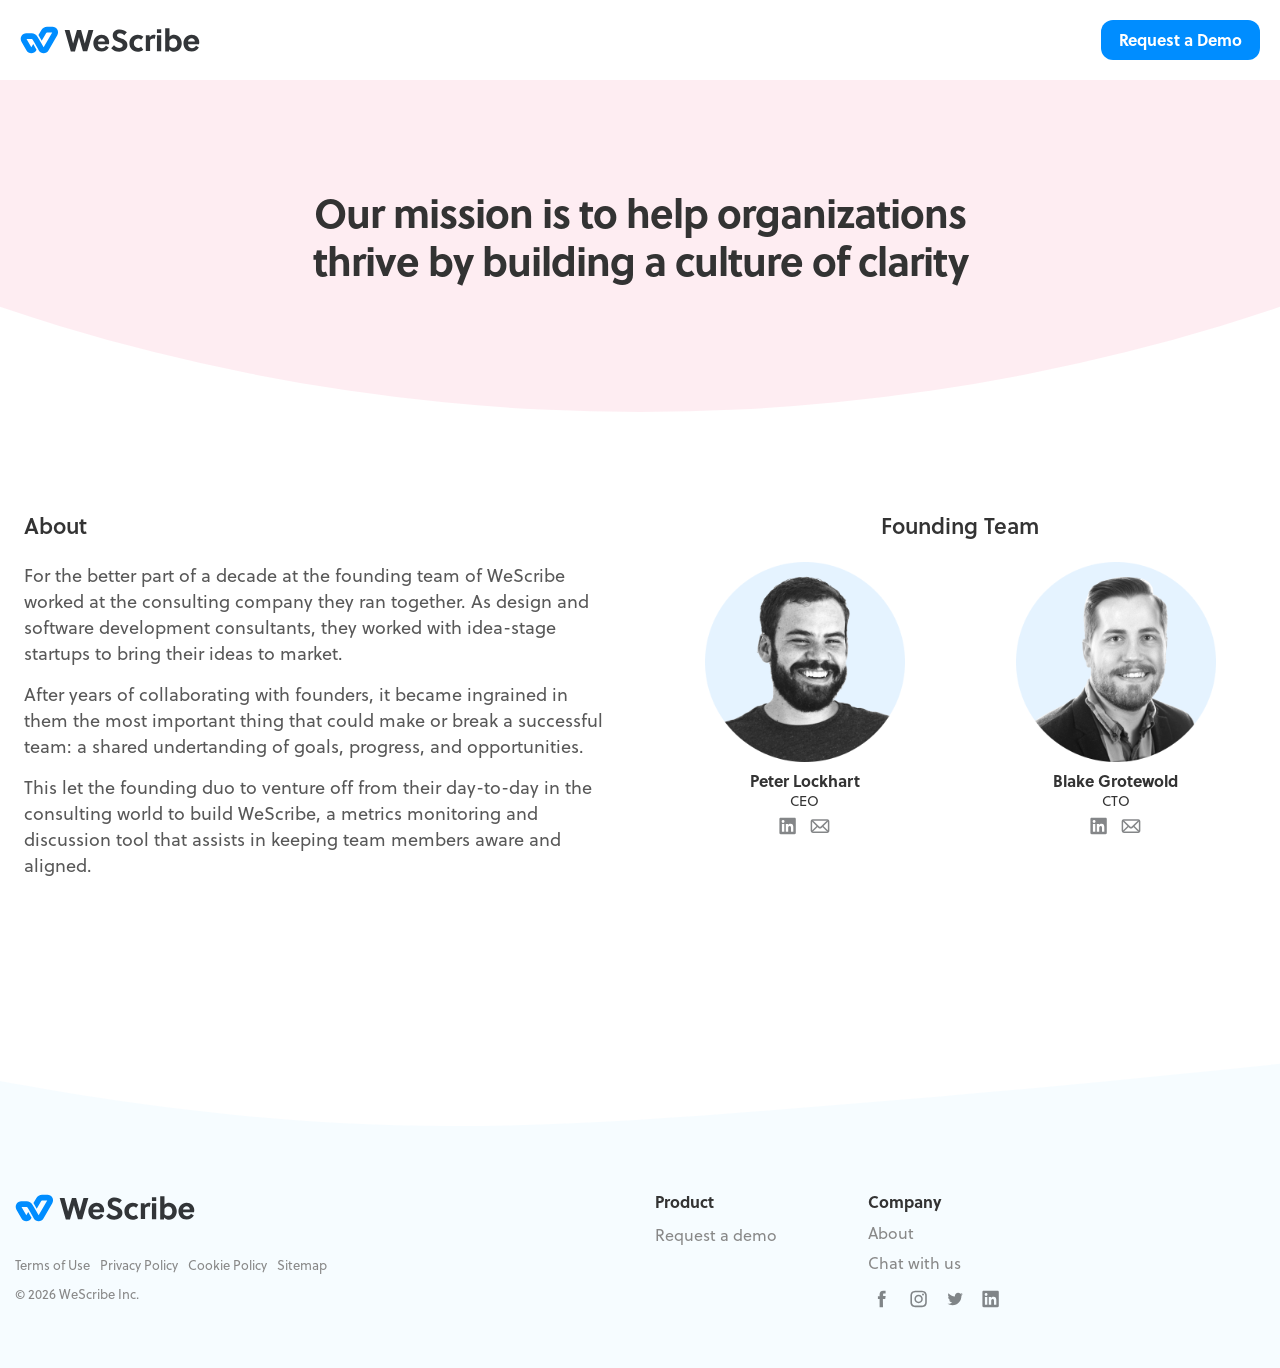
==== about/index.html @ 88d37bda "Add static snapshot of WeScribe marketing site Mirror of the 9 sitemap pages from the live WordPress" ====
<!DOCTYPE html>
<html lang="en-US" id="html">
<head>
  <!-- Google Tag Manager -->
  <script>(function(w,d,s,l,i){w[l]=w[l]||[];w[l].push({'gtm.start':
  new Date().getTime(),event:'gtm.js'});var f=d.getElementsByTagName(s)[0],
  j=d.createElement(s),dl=l!='dataLayer'?'&l='+l:'';j.async=true;j.src=
  'https://www.googletagmanager.com/gtm.js?id='+i+dl;f.parentNode.insertBefore(j,f);
  })(window,document,'script','dataLayer','GTM-MM86872');</script>
  <!-- End Google Tag Manager -->
	<meta charset="UTF-8">
	<meta name="viewport" content="width=device-width, initial-scale=1, shrink-to-fit=no">
  <!--[if IE]><link rel="shortcut icon" href="../wp-content/themes/wescribe-theme/favicon.ico"><![endif]-->
  <link rel="icon" href="../wp-content/themes/wescribe-theme/favicon.png">
  <link rel="apple-touch-icon-precomposed" href="../wp-content/themes/wescribe-theme/apple-touch-icon-precomposed.png">
	<link rel="profile" href="http://gmpg.org/xfn/11">
  <meta name='robots' content='max-image-preview:large' />

	<!-- This site is optimized with the Yoast SEO plugin v15.9 - https://yoast.com/wordpress/plugins/seo/ -->
	<title>About - WeScribe</title>
	<meta name="robots" content="index, follow, max-snippet:-1, max-image-preview:large, max-video-preview:-1" />
	<link rel="canonical" href="./index.html" />
	<meta property="og:locale" content="en_US" />
	<meta property="og:type" content="article" />
	<meta property="og:title" content="About - WeScribe" />
	<meta property="og:description" content="[...]Read More" />
	<meta property="og:url" content="./index.html" />
	<meta property="og:site_name" content="WeScribe" />
	<meta property="article:publisher" content="https://www.facebook.com/WeScribeHQ/" />
	<meta property="og:image" content="../wp-content/uploads/2021/02/WeScribe-FacebookPostThumbnail.png" />
	<meta property="og:image:width" content="1200" />
	<meta property="og:image:height" content="628" />
	<meta name="twitter:card" content="summary_large_image" />
	<meta name="twitter:site" content="@wescribehq" />
	<script type="application/ld+json" class="yoast-schema-graph">{"@context":"https://schema.org","@graph":[{"@type":"WebSite","@id":"https://wescribe.com/#website","url":"https://wescribe.com/","name":"WeScribe","description":"Build a culture of clarity","potentialAction":[{"@type":"SearchAction","target":"https://wescribe.com/?s={search_term_string}","query-input":"required name=search_term_string"}],"inLanguage":"en-US"},{"@type":"WebPage","@id":"https://wescribe.com/about/#webpage","url":"https://wescribe.com/about/","name":"About - WeScribe","isPartOf":{"@id":"https://wescribe.com/#website"},"datePublished":"2021-03-04T03:56:44+00:00","dateModified":"2021-03-04T03:56:44+00:00","breadcrumb":{"@id":"https://wescribe.com/about/#breadcrumb"},"inLanguage":"en-US","potentialAction":[{"@type":"ReadAction","target":["https://wescribe.com/about/"]}]},{"@type":"BreadcrumbList","@id":"https://wescribe.com/about/#breadcrumb","itemListElement":[{"@type":"ListItem","position":1,"item":{"@type":"WebPage","@id":"https://wescribe.com/","url":"https://wescribe.com/","name":"Home"}},{"@type":"ListItem","position":2,"item":{"@type":"WebPage","@id":"https://wescribe.com/about/","url":"https://wescribe.com/about/","name":"About"}}]}]}</script>
	<!-- / Yoast SEO plugin. -->


<link rel="alternate" type="application/rss+xml" title="WeScribe &raquo; Feed" href="https://wescribe.com/feed/" />
<link rel="alternate" type="application/rss+xml" title="WeScribe &raquo; Comments Feed" href="https://wescribe.com/comments/feed/" />
<link rel="alternate" title="oEmbed (JSON)" type="application/json+oembed" href="https://wescribe.com/wp-json/oembed/1.0/embed?url=https%3A%2F%2Fwescribe.com%2Fabout%2F" />
<link rel="alternate" title="oEmbed (XML)" type="text/xml+oembed" href="https://wescribe.com/wp-json/oembed/1.0/embed?url=https%3A%2F%2Fwescribe.com%2Fabout%2F&#038;format=xml" />
<style id="wp-img-auto-sizes-contain-inline-css">
img:is([sizes=auto i],[sizes^="auto," i]){contain-intrinsic-size:3000px 1500px}
/*# sourceURL=wp-img-auto-sizes-contain-inline-css */
</style>
<style id="wp-emoji-styles-inline-css">

	img.wp-smiley, img.emoji {
		display: inline !important;
		border: none !important;
		box-shadow: none !important;
		height: 1em !important;
		width: 1em !important;
		margin: 0 0.07em !important;
		vertical-align: -0.1em !important;
		background: none !important;
		padding: 0 !important;
	}
/*# sourceURL=wp-emoji-styles-inline-css */
</style>
<style id="wp-block-library-inline-css">
:root{--wp-block-synced-color:#7a00df;--wp-block-synced-color--rgb:122,0,223;--wp-bound-block-color:var(--wp-block-synced-color);--wp-editor-canvas-background:#ddd;--wp-admin-theme-color:#007cba;--wp-admin-theme-color--rgb:0,124,186;--wp-admin-theme-color-darker-10:#006ba1;--wp-admin-theme-color-darker-10--rgb:0,107,160.5;--wp-admin-theme-color-darker-20:#005a87;--wp-admin-theme-color-darker-20--rgb:0,90,135;--wp-admin-border-width-focus:2px}@media (min-resolution:192dpi){:root{--wp-admin-border-width-focus:1.5px}}.wp-element-button{cursor:pointer}:root .has-very-light-gray-background-color{background-color:#eee}:root .has-very-dark-gray-background-color{background-color:#313131}:root .has-very-light-gray-color{color:#eee}:root .has-very-dark-gray-color{color:#313131}:root .has-vivid-green-cyan-to-vivid-cyan-blue-gradient-background{background:linear-gradient(135deg,#00d084,#0693e3)}:root .has-purple-crush-gradient-background{background:linear-gradient(135deg,#34e2e4,#4721fb 50%,#ab1dfe)}:root .has-hazy-dawn-gradient-background{background:linear-gradient(135deg,#faaca8,#dad0ec)}:root .has-subdued-olive-gradient-background{background:linear-gradient(135deg,#fafae1,#67a671)}:root .has-atomic-cream-gradient-background{background:linear-gradient(135deg,#fdd79a,#004a59)}:root .has-nightshade-gradient-background{background:linear-gradient(135deg,#330968,#31cdcf)}:root .has-midnight-gradient-background{background:linear-gradient(135deg,#020381,#2874fc)}:root{--wp--preset--font-size--normal:16px;--wp--preset--font-size--huge:42px}.has-regular-font-size{font-size:1em}.has-larger-font-size{font-size:2.625em}.has-normal-font-size{font-size:var(--wp--preset--font-size--normal)}.has-huge-font-size{font-size:var(--wp--preset--font-size--huge)}:root .has-text-align-center{text-align:center}:root .has-text-align-left{text-align:left}:root .has-text-align-right{text-align:right}.has-fit-text{white-space:nowrap!important}#end-resizable-editor-section{display:none}.aligncenter{clear:both}.items-justified-left{justify-content:flex-start}.items-justified-center{justify-content:center}.items-justified-right{justify-content:flex-end}.items-justified-space-between{justify-content:space-between}.screen-reader-text{word-wrap:normal!important;border:0;clip-path:inset(50%);height:1px;margin:-1px;overflow:hidden;padding:0;position:absolute;width:1px;word-break:normal!important}.screen-reader-text:focus{background-color:#ddd;clip-path:none;color:#444;display:block;font-size:1em;height:auto;left:5px;line-height:normal;padding:15px 23px 14px;text-decoration:none;top:5px;width:auto;z-index:100000}html :where(.has-border-color){border-style:solid}html :where([style^=border-color],[style*=";border-color"],[style*="; border-color"]){border-style:solid}html :where([style^=border-top-color],[style*=";border-top-color"],[style*="; border-top-color"]){border-top-style:solid}html :where([style^=border-right-color],[style*=";border-right-color"],[style*="; border-right-color"]){border-right-style:solid}html :where([style^=border-bottom-color],[style*=";border-bottom-color"],[style*="; border-bottom-color"]){border-bottom-style:solid}html :where([style^=border-left-color],[style*=";border-left-color"],[style*="; border-left-color"]){border-left-style:solid}html :where([style^=border-width],[style*=";border-width"],[style*="; border-width"]){border-style:solid}html :where([style^=border-top-width],[style*=";border-top-width"],[style*="; border-top-width"]){border-top-style:solid}html :where([style^=border-right-width],[style*=";border-right-width"],[style*="; border-right-width"]){border-right-style:solid}html :where([style^=border-bottom-width],[style*=";border-bottom-width"],[style*="; border-bottom-width"]){border-bottom-style:solid}html :where([style^=border-left-width],[style*=";border-left-width"],[style*="; border-left-width"]){border-left-style:solid}html :where(img[class*=wp-image-]){height:auto;max-width:100%}:where(figure){margin:0 0 1em}html :where(.is-position-sticky){--wp-admin--admin-bar--position-offset:var(--wp-admin--admin-bar--height,0px)}@media screen and (max-width:600px){html :where(.is-position-sticky){--wp-admin--admin-bar--position-offset:0px}}

/*# sourceURL=/wp-includes/css/dist/block-library/common.min.css */
</style>
<style id="classic-theme-styles-inline-css">
/*! This file is auto-generated */
.wp-block-button__link{color:#fff;background-color:#32373c;border-radius:9999px;box-shadow:none;text-decoration:none;padding:calc(.667em + 2px) calc(1.333em + 2px);font-size:1.125em}.wp-block-file__button{background:#32373c;color:#fff;text-decoration:none}
/*# sourceURL=/wp-includes/css/classic-themes.min.css */
</style>

<style id="global-styles-inline-css">
:root{--wp--preset--aspect-ratio--square: 1;--wp--preset--aspect-ratio--4-3: 4/3;--wp--preset--aspect-ratio--3-4: 3/4;--wp--preset--aspect-ratio--3-2: 3/2;--wp--preset--aspect-ratio--2-3: 2/3;--wp--preset--aspect-ratio--16-9: 16/9;--wp--preset--aspect-ratio--9-16: 9/16;--wp--preset--color--black: #000000;--wp--preset--color--cyan-bluish-gray: #abb8c3;--wp--preset--color--white: #ffffff;--wp--preset--color--pale-pink: #f78da7;--wp--preset--color--vivid-red: #cf2e2e;--wp--preset--color--luminous-vivid-orange: #ff6900;--wp--preset--color--luminous-vivid-amber: #fcb900;--wp--preset--color--light-green-cyan: #7bdcb5;--wp--preset--color--vivid-green-cyan: #00d084;--wp--preset--color--pale-cyan-blue: #8ed1fc;--wp--preset--color--vivid-cyan-blue: #0693e3;--wp--preset--color--vivid-purple: #9b51e0;--wp--preset--gradient--vivid-cyan-blue-to-vivid-purple: linear-gradient(135deg,rgb(6,147,227) 0%,rgb(155,81,224) 100%);--wp--preset--gradient--light-green-cyan-to-vivid-green-cyan: linear-gradient(135deg,rgb(122,220,180) 0%,rgb(0,208,130) 100%);--wp--preset--gradient--luminous-vivid-amber-to-luminous-vivid-orange: linear-gradient(135deg,rgb(252,185,0) 0%,rgb(255,105,0) 100%);--wp--preset--gradient--luminous-vivid-orange-to-vivid-red: linear-gradient(135deg,rgb(255,105,0) 0%,rgb(207,46,46) 100%);--wp--preset--gradient--very-light-gray-to-cyan-bluish-gray: linear-gradient(135deg,rgb(238,238,238) 0%,rgb(169,184,195) 100%);--wp--preset--gradient--cool-to-warm-spectrum: linear-gradient(135deg,rgb(74,234,220) 0%,rgb(151,120,209) 20%,rgb(207,42,186) 40%,rgb(238,44,130) 60%,rgb(251,105,98) 80%,rgb(254,248,76) 100%);--wp--preset--gradient--blush-light-purple: linear-gradient(135deg,rgb(255,206,236) 0%,rgb(152,150,240) 100%);--wp--preset--gradient--blush-bordeaux: linear-gradient(135deg,rgb(254,205,165) 0%,rgb(254,45,45) 50%,rgb(107,0,62) 100%);--wp--preset--gradient--luminous-dusk: linear-gradient(135deg,rgb(255,203,112) 0%,rgb(199,81,192) 50%,rgb(65,88,208) 100%);--wp--preset--gradient--pale-ocean: linear-gradient(135deg,rgb(255,245,203) 0%,rgb(182,227,212) 50%,rgb(51,167,181) 100%);--wp--preset--gradient--electric-grass: linear-gradient(135deg,rgb(202,248,128) 0%,rgb(113,206,126) 100%);--wp--preset--gradient--midnight: linear-gradient(135deg,rgb(2,3,129) 0%,rgb(40,116,252) 100%);--wp--preset--font-size--small: 13px;--wp--preset--font-size--medium: 20px;--wp--preset--font-size--large: 36px;--wp--preset--font-size--x-large: 42px;--wp--preset--spacing--20: 0.44rem;--wp--preset--spacing--30: 0.67rem;--wp--preset--spacing--40: 1rem;--wp--preset--spacing--50: 1.5rem;--wp--preset--spacing--60: 2.25rem;--wp--preset--spacing--70: 3.38rem;--wp--preset--spacing--80: 5.06rem;--wp--preset--shadow--natural: 6px 6px 9px rgba(0, 0, 0, 0.2);--wp--preset--shadow--deep: 12px 12px 50px rgba(0, 0, 0, 0.4);--wp--preset--shadow--sharp: 6px 6px 0px rgba(0, 0, 0, 0.2);--wp--preset--shadow--outlined: 6px 6px 0px -3px rgb(255, 255, 255), 6px 6px rgb(0, 0, 0);--wp--preset--shadow--crisp: 6px 6px 0px rgb(0, 0, 0);}.wp-block-button{--wp--preset--dimension--25: 25%;--wp--preset--dimension--50: 50%;--wp--preset--dimension--75: 75%;--wp--preset--dimension--100: 100%;}:where(body) { margin: 0; }:where(.is-layout-flex){gap: 0.5em;}:where(.is-layout-grid){gap: 0.5em;}body .is-layout-flex{display: flex;}.is-layout-flex{flex-wrap: wrap;align-items: center;}.is-layout-flex > :is(*, div){margin: 0;}body .is-layout-grid{display: grid;}.is-layout-grid > :is(*, div){margin: 0;}body{padding-top: 0px;padding-right: 0px;padding-bottom: 0px;padding-left: 0px;}:root :where(.wp-element-button, .wp-block-button__link){background-color: #32373c;border-width: 0;color: #fff;font-family: inherit;font-size: inherit;font-style: inherit;font-weight: inherit;letter-spacing: inherit;line-height: inherit;padding-top: calc(0.667em + 2px);padding-right: calc(1.333em + 2px);padding-bottom: calc(0.667em + 2px);padding-left: calc(1.333em + 2px);text-decoration: none;text-transform: inherit;}.has-black-color{color: var(--wp--preset--color--black) !important;}.has-cyan-bluish-gray-color{color: var(--wp--preset--color--cyan-bluish-gray) !important;}.has-white-color{color: var(--wp--preset--color--white) !important;}.has-pale-pink-color{color: var(--wp--preset--color--pale-pink) !important;}.has-vivid-red-color{color: var(--wp--preset--color--vivid-red) !important;}.has-luminous-vivid-orange-color{color: var(--wp--preset--color--luminous-vivid-orange) !important;}.has-luminous-vivid-amber-color{color: var(--wp--preset--color--luminous-vivid-amber) !important;}.has-light-green-cyan-color{color: var(--wp--preset--color--light-green-cyan) !important;}.has-vivid-green-cyan-color{color: var(--wp--preset--color--vivid-green-cyan) !important;}.has-pale-cyan-blue-color{color: var(--wp--preset--color--pale-cyan-blue) !important;}.has-vivid-cyan-blue-color{color: var(--wp--preset--color--vivid-cyan-blue) !important;}.has-vivid-purple-color{color: var(--wp--preset--color--vivid-purple) !important;}.has-black-background-color{background-color: var(--wp--preset--color--black) !important;}.has-cyan-bluish-gray-background-color{background-color: var(--wp--preset--color--cyan-bluish-gray) !important;}.has-white-background-color{background-color: var(--wp--preset--color--white) !important;}.has-pale-pink-background-color{background-color: var(--wp--preset--color--pale-pink) !important;}.has-vivid-red-background-color{background-color: var(--wp--preset--color--vivid-red) !important;}.has-luminous-vivid-orange-background-color{background-color: var(--wp--preset--color--luminous-vivid-orange) !important;}.has-luminous-vivid-amber-background-color{background-color: var(--wp--preset--color--luminous-vivid-amber) !important;}.has-light-green-cyan-background-color{background-color: var(--wp--preset--color--light-green-cyan) !important;}.has-vivid-green-cyan-background-color{background-color: var(--wp--preset--color--vivid-green-cyan) !important;}.has-pale-cyan-blue-background-color{background-color: var(--wp--preset--color--pale-cyan-blue) !important;}.has-vivid-cyan-blue-background-color{background-color: var(--wp--preset--color--vivid-cyan-blue) !important;}.has-vivid-purple-background-color{background-color: var(--wp--preset--color--vivid-purple) !important;}.has-black-border-color{border-color: var(--wp--preset--color--black) !important;}.has-cyan-bluish-gray-border-color{border-color: var(--wp--preset--color--cyan-bluish-gray) !important;}.has-white-border-color{border-color: var(--wp--preset--color--white) !important;}.has-pale-pink-border-color{border-color: var(--wp--preset--color--pale-pink) !important;}.has-vivid-red-border-color{border-color: var(--wp--preset--color--vivid-red) !important;}.has-luminous-vivid-orange-border-color{border-color: var(--wp--preset--color--luminous-vivid-orange) !important;}.has-luminous-vivid-amber-border-color{border-color: var(--wp--preset--color--luminous-vivid-amber) !important;}.has-light-green-cyan-border-color{border-color: var(--wp--preset--color--light-green-cyan) !important;}.has-vivid-green-cyan-border-color{border-color: var(--wp--preset--color--vivid-green-cyan) !important;}.has-pale-cyan-blue-border-color{border-color: var(--wp--preset--color--pale-cyan-blue) !important;}.has-vivid-cyan-blue-border-color{border-color: var(--wp--preset--color--vivid-cyan-blue) !important;}.has-vivid-purple-border-color{border-color: var(--wp--preset--color--vivid-purple) !important;}.has-vivid-cyan-blue-to-vivid-purple-gradient-background{background: var(--wp--preset--gradient--vivid-cyan-blue-to-vivid-purple) !important;}.has-light-green-cyan-to-vivid-green-cyan-gradient-background{background: var(--wp--preset--gradient--light-green-cyan-to-vivid-green-cyan) !important;}.has-luminous-vivid-amber-to-luminous-vivid-orange-gradient-background{background: var(--wp--preset--gradient--luminous-vivid-amber-to-luminous-vivid-orange) !important;}.has-luminous-vivid-orange-to-vivid-red-gradient-background{background: var(--wp--preset--gradient--luminous-vivid-orange-to-vivid-red) !important;}.has-very-light-gray-to-cyan-bluish-gray-gradient-background{background: var(--wp--preset--gradient--very-light-gray-to-cyan-bluish-gray) !important;}.has-cool-to-warm-spectrum-gradient-background{background: var(--wp--preset--gradient--cool-to-warm-spectrum) !important;}.has-blush-light-purple-gradient-background{background: var(--wp--preset--gradient--blush-light-purple) !important;}.has-blush-bordeaux-gradient-background{background: var(--wp--preset--gradient--blush-bordeaux) !important;}.has-luminous-dusk-gradient-background{background: var(--wp--preset--gradient--luminous-dusk) !important;}.has-pale-ocean-gradient-background{background: var(--wp--preset--gradient--pale-ocean) !important;}.has-electric-grass-gradient-background{background: var(--wp--preset--gradient--electric-grass) !important;}.has-midnight-gradient-background{background: var(--wp--preset--gradient--midnight) !important;}.has-small-font-size{font-size: var(--wp--preset--font-size--small) !important;}.has-medium-font-size{font-size: var(--wp--preset--font-size--medium) !important;}.has-large-font-size{font-size: var(--wp--preset--font-size--large) !important;}.has-x-large-font-size{font-size: var(--wp--preset--font-size--x-large) !important;}
/*# sourceURL=global-styles-inline-css */
</style>

<link rel='stylesheet' id='arve-main-css' href='../wp-content/plugins/advanced-responsive-video-embedder/build/main.0527fdb8.css' media='all' />
<link rel='stylesheet' id='contact-form-7-css' href='../wp-content/plugins/contact-form-7/includes/css/styles.9b154629.css' media='all' />
<link rel='stylesheet' id='understrap-styles-css' href='../wp-content/themes/wescribe-theme/css/theme.min.dc6bc80a.css' media='all' />
<script id="wp-polyfill-js" src="../wp-includes/js/dist/vendor/wp-polyfill.min.de570700.js"></script>
<script async="async" id="arve-main-js" src="../wp-content/plugins/advanced-responsive-video-embedder/build/main.0527fdb8.js"></script>
<script id="jquery-core-js" src="../wp-includes/js/jquery/jquery.min.42f31d5c.js"></script>
<script id="jquery-migrate-js" src="../wp-includes/js/jquery/jquery-migrate.min.6b8fc336.js"></script>
<link rel="https://api.w.org/" href="https://wescribe.com/wp-json/" /><link rel="alternate" title="JSON" type="application/json" href="https://wescribe.com/wp-json/wp/v2/pages/107" /><link rel="EditURI" type="application/rsd+xml" title="RSD" href="https://wescribe.com/xmlrpc.php?rsd" />
<meta name="generator" content="WordPress 7.1.3" />
<link rel='shortlink' href='../index.html' />
<meta name="mobile-web-app-capable" content="yes">
<meta name="apple-mobile-web-app-capable" content="yes">
<meta name="apple-mobile-web-app-title" content="WeScribe - Build a culture of clarity">
<meta name="generator" content="Powered by WPBakery Page Builder - drag and drop page builder for WordPress."/>
<noscript><style> .wpb_animate_when_almost_visible { opacity: 1; }</style></noscript>  <link rel="stylesheet" href="../assets/external/use.typekit.net/sei1mdv.css">
</head>

<body class="wp-singular page-template page-template-page-templates page-template-about page-template-page-templatesabout-php page page-id-107 wp-embed-responsive wp-theme-wescribe-theme wpb-js-composer js-comp-ver-6.2.0 vc_responsive" itemscope itemtype="http://schema.org/WebSite">
<!-- Google Tag Manager (noscript) -->
<noscript><iframe src="https://www.googletagmanager.com/ns.html?id=GTM-MM86872"
height="0" width="0" style="display:none;visibility:hidden"></iframe></noscript>
<!-- End Google Tag Manager (noscript) -->
<div class="site" id="page">

	<!-- ******************* The Navbar Area ******************* -->
	<header id="wrapper-navbar">

		<a class="skip-link sr-only sr-only-focusable" href="./index.html#content">Skip to content</a>

		<div id="main-nav" class="navbar navbar-expand-md navbar-light" aria-labelledby="main-nav-label">

			<h2 id="main-nav-label" class="sr-only">
				Main Navigation			</h2>

      
          
            <h2 class="logo">
              <a rel="home" href="../index.html" title="WeScribe" itemprop="url">
              <svg version="1.1" id="Layer_1"  x="0px" y="0px" viewBox="0 0 200 40" style="enable-background:new 0 0 200 40;" xml:space="preserve">
                  <title>WeScribe</title>
                  <style type="text/css">
                    .st0{fill:#323538;}
                    .st1{fill:#008DFF;}
                  </style>
                  <g>
                    <g>
                      <path class="st0" d="M71.99,23.96L71.99,23.96l4.12-15.21h5.39l-6.81,23.76h-4.75L65.5,16.99l0,0l-4.44,15.68h-4.59L49.66,8.75
                        h5.39L59,23.96l0,0l4.28-15.21h4.59L71.99,23.96z"/>
                    </g>
                    <g>
                      <path class="st0" d="M86.41,24.75c0.32,2.38,1.9,4.28,4.44,4.28c2.38,0,3.49-0.95,4.59-2.69l3.17,2.06
                        c-2.06,3.01-4.28,4.44-8.08,4.44c-5.39,0-9.03-3.8-9.03-9.19s3.96-9.5,9.03-9.5c4.91,0,8.55,3.49,8.55,8.24
                        c0,0.79-0.16,1.58-0.32,2.22H86.41V24.75z M94.33,21.58c-0.16-2.06-1.58-3.49-3.49-3.49c-2.38,0-3.64,1.43-4.12,3.49H94.33z"/>
                    </g>
                    <g>
                      <path class="st0" d="M110.96,12.55c-1.58,0-3.17,0.79-3.17,2.38c0,1.9,2.22,2.38,4.12,3.01c3.49,1.11,7.45,2.69,7.45,7.6
                        c0,5.23-4.91,7.45-9.03,7.45c-3.64,0-6.49-1.43-9.03-3.96l3.17-3.17c1.9,1.9,3.49,3.01,5.86,3.01c1.9,0,3.8-0.95,3.8-3.01
                        s-2.22-2.85-4.59-3.64c-3.17-1.11-6.49-2.53-6.49-7.13s3.8-6.65,7.76-6.65c3.01,0,5.39,0.95,7.92,2.85l-2.85,3.49
                        C114.61,13.51,112.86,12.55,110.96,12.55z"/>
                    </g>
                    <g>
                      <path class="st0" d="M136.94,30.77c-1.74,1.58-3.8,2.22-6.34,2.22c-5.23,0-9.03-3.8-9.03-9.35c0-5.23,3.8-9.35,9.19-9.35
                        c2.38,0,4.59,0.79,6.34,2.22l-2.53,3.33c-0.95-0.95-2.06-1.43-3.49-1.43c-2.69,0-4.59,2.38-4.59,5.23c0,3.01,2.06,5.23,4.59,5.23
                        c1.27,0,2.38-0.32,3.49-1.43L136.94,30.77z"/>
                    </g>
                    <g>
                      <path class="st0" d="M144.23,16.99c0.95-1.58,2.38-2.85,4.12-2.85c0.95,0,1.74,0.16,2.38,0.48l-1.11,4.28
                        c-0.48-0.32-1.11-0.48-1.74-0.48c-1.43,0-2.69,0.79-3.33,1.9v12.04h-4.75V14.61h4.12L144.23,16.99z"/>
                    </g>
                    <g>
                      <path class="st0" d="M152.15,12.24V8.12h4.75v4.12H152.15z M152.15,32.51v-17.9h4.75v17.9H152.15z"/>
                    </g>
                    <g>
                      <path class="st0" d="M166.09,7.01v9.5c1.27-1.58,3.49-2.22,5.23-2.22c4.75,0,8.4,4.28,8.4,9.35s-3.49,9.35-8.4,9.35
                        c-1.9,0-4.28-0.63-5.54-2.53l-0.32,2.22h-4.12V7.01H166.09z M166.09,26.81c1.27,1.43,2.53,1.9,4.12,1.9
                        c3.17,0,4.59-2.69,4.59-5.23c0-2.69-1.74-5.07-4.44-5.07c-1.58,0-3.17,0.63-4.28,2.38V26.81z"/>
                    </g>
                    <g>
                      <path class="st0" d="M186.53,24.75c0.32,2.38,1.9,4.28,4.44,4.28c2.38,0,3.49-0.95,4.59-2.69l3.17,2.06
                        c-2.06,3.01-4.28,4.44-8.08,4.44c-5.39,0-9.03-3.8-9.03-9.19s3.96-9.5,9.03-9.5c4.91,0,8.55,3.49,8.55,8.24
                        c0,0.79-0.16,1.58-0.32,2.22h-12.36V24.75z M194.29,21.58c-0.16-2.06-1.58-3.49-3.49-3.49c-2.38,0-3.64,1.43-4.12,3.49H194.29z"/>
                    </g>
                  </g>
                  <path class="st1" d="M41.42,8.46c-1.12-1.93-3.12-3.09-5.35-3.09h-6.01c-2.64,0-5.1,1.42-6.42,3.71l-3.16,5.4l3.65,6.33l4.99-8.56v0
                    c0.19-0.33,0.55-0.54,0.94-0.54h5.74l-9.54,16.42l-3.18-5.51v0l-3.66-6.33l0.04-0.08l-0.04,0.08C18.1,14,15.64,12.58,13,12.58H6.99
                    c-2.23,0-4.23,1.16-5.35,3.09c-1.12,1.94-1.12,4.24,0,6.18l5.59,9.69c1.12,1.94,3.12,3.09,5.35,3.09s4.24-1.15,5.35-3.09l0.44-0.77
                    l-3.66-6.33l-2.13,3.7l-5.32-9.22H13c0.39,0,0.74,0.21,0.94,0.54l1.83,3.17l3.66,6.34l1.49,2.58c1.12,1.93,3.12,3.09,5.35,3.09
                    c2.23,0,4.24-1.15,5.35-3.09l9.81-16.89C42.54,12.71,42.54,10.4,41.42,8.46z"/>
                </svg>
              </a>
            </h2>

          
        <div id="mobile-nav-toggle">
          <button class="hamburger hamburger--squeeze is-inactive" type="button">
            <span class="hamburger-box">
              <span class="hamburger-inner"></span>
            </span>
          </button>
        </div>

        <div id="navbarNavDropdown" class="collapse navbar-collapse">
				<!-- The WordPress Menu goes here -->
				        <ul class="auth-btns small-screen">
          
                <li class="hide">
                  <a href="https://app.wescribe.com/login" class="btn">Login</a>
                </li>
                <li class="hide">
                  <a href="https://app.wescribe.com/signup" class="btn">Signup</a>
                </li>
                <li>
                  <a href="../demo/index.html" class="btn">Request a Demo</a>
                </li>
                      </ul>
      </div>
      
      <ul class="auth-btns large-screen">
        
              <li class="hide">
                <a href="https://app.wescribe.com/login" class="btn">Login</a>
              </li>
              <li class="hide">
                <a href="https://app.wescribe.com/signup" class="btn">Signup</a>
              </li>
              <li>
                  <a href="../demo/index.html" class="btn">Request a Demo</a>
                </li>
                  </ul>

    </div><!-- .site-navigation -->

  </header><!-- #wrapper-navbar end -->

  <div id="mobile-navigation">
    <div class="mobile-navigation-content">
      <nav>
                <ul>
          <li><a href="https://app.wescribe.com/login" class="btn btn-medium btn-primary-outline">Login</a></li>
          <li><a href="https://app.wescribe.com/signup" class="btn btn-medium btn-primary">Signup</a></li>
        </ul>
      </nav>
    </div>
  </div>

<div class="wrapper" id="page-wrapper">

  <div class="about-hero">
    <div class="circle"></div>
    <div class="container-fluid" style="position: relative;">
      <div class="row hero-row">

        <div class="col-md-12 hero-text">
          <div class="center-text">
            <h1 class="h3 mt-5 mb-5 max-660 center">
              Our mission is to help organizations thrive by building a culture of clarity
            </h1>
          </div>
        </div>

      </div>
    </div>
  </div>

  <div class="about-team">
    <div class="container-fluid" style="position: relative;">
      <div class="row">

        <div class="col-md-6 px-4 mb-5">
          <h4 class="mb-4">About</h4>
          <p>For the better part of a decade at the founding team of WeScribe worked at the <a href="https://fox.io" class="link-unstyled">consulting company</a> they ran together. As design and software development consultants, they worked with idea-stage startups to bring their ideas to market. </p>
          <p>After years of collaborating with founders, it became ingrained in them the most important thing that could make or break a successful team: a shared undertanding of goals, progress, and opportunities.</p>
          <p>This let the founding duo to venture off from their day-to-day in the consulting world to build WeScribe, a <a href="../index.html" class="link-unstyled">metrics monitoring and discussion tool</a> that assists in keeping team members aware and aligned.</p>
        </div>

        <div class="col-md-6 px-4 founding-team">
          <h4 class="center-text mb-4">Founding Team</h4>
            <div class="row">
              <div class="col-sm-6 px-4 mb-4 center-text">
                <img data-src="../wp-content/themes/wescribe-theme/img/about/peter-lockhart.png" src="../wp-content/themes/wescribe-theme/img/about/team-placeholder.png" alt="Peter Lockhart" class="max-200 center lazy" />
                <div class="name"><strong>Peter Lockhart</strong></div>
                <div class="title">CEO</div>
                <ul class="profile-links">
                  <li><a href="https://www.linkedin.com/in/peterjlockhart/" class="linkedin" target="_blank">LinkedIn</a></li>
                  <li><a href="mailto:peter@wescribe.com" class="email" target="_blank">Email</a></li>
                </ul>
              </div>
              <div class="col-sm-6 px-4 mb-4 center-text">
                <img data-src="../wp-content/themes/wescribe-theme/img/about/blake-grotewold.png" src="../wp-content/themes/wescribe-theme/img/about/team-placeholder.png" alt="Blake Grotewold" class="max-200 center lazy" />
                <div class="name"><strong>Blake Grotewold</strong></div>
                <div class="title">CTO</div>
                <ul class="profile-links">
                  <li><a href="https://www.linkedin.com/in/groteworld/" class="linkedin" target="_blank">LinkedIn</a></li>
                  <li><a href="mailto:blake@wescribe.com" class="email" target="_blank">Email</a></li>
                </ul>
              </div>
            </div>
        </div>

      </div>
    </div>
  </div>

</div><!-- #page-wrapper -->


<div class="pre-footer-cta hide">
  <div class="container-fluid">
    <div class="row">
      <div class="col-12">
          <div class="team-emojis">
            <div class="emoji one">🙋🏻</div>
            <div class="emoji two">🙌</div>
            <div class="emoji three">🙋🏾‍♀️</div>
          </div>
          <h3 class="mb-4">Try WeScribe with your team</h3>
          <a href="https://app.wescribe.com/signup" class="btn btn-large">Start your free account</a>
      </div>
    </div>
  </div>
</div>

<footer>
  <div class="container-fluid">
    <div class="row">
      <div class="col-12 col-md-6 order-md-last">
        <div class="row">
          <div class="col-4 footer-nav-col">
            <div class="nav-heading">Product</div>
            <ul>
              <li><a href="./index.html" class="hide">Features</a></li>
              <li class="hide"><a href="../pricing/index.html">Pricing</a></li>
              <li><a href="../demo/index.html">Request a demo</a></li>
            </ul>
          </div>

          <div class="col-4 footer-nav-col hide">
            <div class="nav-heading">Solutions</div>
            <ul>
              <li><a href="./index.html">Link</a></li>
              <li><a href="./index.html">Link</a></li>
              <li><a href="./index.html">Link</a></li>
              <li><a href="./index.html">Link</a></li>
            </ul>
          </div>

          <div class="col-4 footer-nav-col">
            <div class="nav-heading">Company</div>
            <ul>
              <li><a href="./index.html">About</a></li>
              <li><a class="drift-open-chat">Chat with us</a></li>
              <li>
                <ul class="social">
                  <li><a href="https://facebook.com/wescribehq" class="facebook" target="_blank" onClick="_gaq.push([‘_trackEvent’, ‘Footer Social’, ‘click’, ‘Facebook’, ‘0’]);">Facebook</a></li>
                  <li><a href="https://instagram.com/wescribehq" class="instagram" target="_blank" onClick="_gaq.push([‘_trackEvent’, ‘Footer Social’, ‘click’, ‘Instagram’, ‘0’]);">>Instagram</a></li>
                  <li><a href="https://twitter.com/wescribehq" class="twitter" target="_blank" onClick="_gaq.push([‘_trackEvent’, ‘Footer Social’, ‘click’, ‘Twitter’, ‘0’]);">>Twitter</a></li>
                  <li><a href="https://www.linkedin.com/company/wescribehq/" class="linkedin" target="_blank" onClick="_gaq.push([‘_trackEvent’, ‘Footer Social’, ‘click’, ‘LinkedIn’, ‘0’]);">>LinkedIn</a></li>
                </ul>
              </li>
            </ul>

          </div>
        </div>
      </div>
      <div class="col-12 col-md-6">
        <svg version="1.1" id="footer-logo"  x="0px" y="0px" viewBox="0 0 200 40" style="enable-background:new 0 0 200 40;" xml:space="preserve">
          <title>WeScribe</title>
          <style type="text/css">
            .st0{fill:#323538;}
            .st1{fill:#008DFF;}
          </style>
          <g>
            <g>
              <path class="st0" d="M71.99,23.96L71.99,23.96l4.12-15.21h5.39l-6.81,23.76h-4.75L65.5,16.99l0,0l-4.44,15.68h-4.59L49.66,8.75
                h5.39L59,23.96l0,0l4.28-15.21h4.59L71.99,23.96z"/>
            </g>
            <g>
              <path class="st0" d="M86.41,24.75c0.32,2.38,1.9,4.28,4.44,4.28c2.38,0,3.49-0.95,4.59-2.69l3.17,2.06
                c-2.06,3.01-4.28,4.44-8.08,4.44c-5.39,0-9.03-3.8-9.03-9.19s3.96-9.5,9.03-9.5c4.91,0,8.55,3.49,8.55,8.24
                c0,0.79-0.16,1.58-0.32,2.22H86.41V24.75z M94.33,21.58c-0.16-2.06-1.58-3.49-3.49-3.49c-2.38,0-3.64,1.43-4.12,3.49H94.33z"/>
            </g>
            <g>
              <path class="st0" d="M110.96,12.55c-1.58,0-3.17,0.79-3.17,2.38c0,1.9,2.22,2.38,4.12,3.01c3.49,1.11,7.45,2.69,7.45,7.6
                c0,5.23-4.91,7.45-9.03,7.45c-3.64,0-6.49-1.43-9.03-3.96l3.17-3.17c1.9,1.9,3.49,3.01,5.86,3.01c1.9,0,3.8-0.95,3.8-3.01
                s-2.22-2.85-4.59-3.64c-3.17-1.11-6.49-2.53-6.49-7.13s3.8-6.65,7.76-6.65c3.01,0,5.39,0.95,7.92,2.85l-2.85,3.49
                C114.61,13.51,112.86,12.55,110.96,12.55z"/>
            </g>
            <g>
              <path class="st0" d="M136.94,30.77c-1.74,1.58-3.8,2.22-6.34,2.22c-5.23,0-9.03-3.8-9.03-9.35c0-5.23,3.8-9.35,9.19-9.35
                c2.38,0,4.59,0.79,6.34,2.22l-2.53,3.33c-0.95-0.95-2.06-1.43-3.49-1.43c-2.69,0-4.59,2.38-4.59,5.23c0,3.01,2.06,5.23,4.59,5.23
                c1.27,0,2.38-0.32,3.49-1.43L136.94,30.77z"/>
            </g>
            <g>
              <path class="st0" d="M144.23,16.99c0.95-1.58,2.38-2.85,4.12-2.85c0.95,0,1.74,0.16,2.38,0.48l-1.11,4.28
                c-0.48-0.32-1.11-0.48-1.74-0.48c-1.43,0-2.69,0.79-3.33,1.9v12.04h-4.75V14.61h4.12L144.23,16.99z"/>
            </g>
            <g>
              <path class="st0" d="M152.15,12.24V8.12h4.75v4.12H152.15z M152.15,32.51v-17.9h4.75v17.9H152.15z"/>
            </g>
            <g>
              <path class="st0" d="M166.09,7.01v9.5c1.27-1.58,3.49-2.22,5.23-2.22c4.75,0,8.4,4.28,8.4,9.35s-3.49,9.35-8.4,9.35
                c-1.9,0-4.28-0.63-5.54-2.53l-0.32,2.22h-4.12V7.01H166.09z M166.09,26.81c1.27,1.43,2.53,1.9,4.12,1.9
                c3.17,0,4.59-2.69,4.59-5.23c0-2.69-1.74-5.07-4.44-5.07c-1.58,0-3.17,0.63-4.28,2.38V26.81z"/>
            </g>
            <g>
              <path class="st0" d="M186.53,24.75c0.32,2.38,1.9,4.28,4.44,4.28c2.38,0,3.49-0.95,4.59-2.69l3.17,2.06
                c-2.06,3.01-4.28,4.44-8.08,4.44c-5.39,0-9.03-3.8-9.03-9.19s3.96-9.5,9.03-9.5c4.91,0,8.55,3.49,8.55,8.24
                c0,0.79-0.16,1.58-0.32,2.22h-12.36V24.75z M194.29,21.58c-0.16-2.06-1.58-3.49-3.49-3.49c-2.38,0-3.64,1.43-4.12,3.49H194.29z"/>
            </g>
          </g>
          <path class="st1" d="M41.42,8.46c-1.12-1.93-3.12-3.09-5.35-3.09h-6.01c-2.64,0-5.1,1.42-6.42,3.71l-3.16,5.4l3.65,6.33l4.99-8.56v0
            c0.19-0.33,0.55-0.54,0.94-0.54h5.74l-9.54,16.42l-3.18-5.51v0l-3.66-6.33l0.04-0.08l-0.04,0.08C18.1,14,15.64,12.58,13,12.58H6.99
            c-2.23,0-4.23,1.16-5.35,3.09c-1.12,1.94-1.12,4.24,0,6.18l5.59,9.69c1.12,1.94,3.12,3.09,5.35,3.09s4.24-1.15,5.35-3.09l0.44-0.77
            l-3.66-6.33l-2.13,3.7l-5.32-9.22H13c0.39,0,0.74,0.21,0.94,0.54l1.83,3.17l3.66,6.34l1.49,2.58c1.12,1.93,3.12,3.09,5.35,3.09
            c2.23,0,4.24-1.15,5.35-3.09l9.81-16.89C42.54,12.71,42.54,10.4,41.42,8.46z"/>
        </svg>
        <ul class="legal-terms">
          <li><a href="../terms-of-use/index.html">Terms of Use</a></li>
          <li><a href="../privacy-policy/index.html">Privacy Policy</a></li>
          <li><a href="../cookie-policy/index.html">Cookie Policy</a></li>
          <li><a href="../sitemap/index.html">Sitemap</a></li>
        </ul>
        <div class="copyright">&copy; 2026 WeScribe Inc.</div>
      </div>
      </div>
    </div>
  </div>
</div>

</footer>

</div><!-- wrapper end -->

</div><!-- #page we need this extra closing tag here -->

<script type="speculationrules">
{"prefetch":[{"source":"document","where":{"and":[{"href_matches":"/*"},{"not":{"href_matches":["/wp-*.php","/wp-admin/*","/wp-content/uploads/*","/wp-content/*","/wp-content/plugins/*","/wp-content/themes/wescribe-theme/*","/*\\?(.+)"]}},{"not":{"selector_matches":"a[rel~=\"nofollow\"]"}},{"not":{"selector_matches":".no-prefetch, .no-prefetch a"}}]},"eagerness":"conservative"}]}
</script>
<script id="wp-hooks-js" src="../wp-includes/js/dist/hooks.min.a45b6de2.js"></script>
<script id="wp-i18n-js" src="../wp-includes/js/dist/i18n.min.56159663.js"></script>
<script id="wp-i18n-js-after">
wp.i18n.setLocaleData( { 'text direction\u0004ltr': [ 'ltr' ] } );
//# sourceURL=wp-i18n-js-after
</script>
<script id="wp-private-apis-js" src="../wp-includes/js/dist/private-apis.min.e90a0c37.js"></script>
<script id="wp-url-js" src="../wp-includes/js/dist/url.min.a9395e6f.js"></script>
<script id="wp-api-fetch-js" src="../wp-includes/js/dist/api-fetch.min.868a95d3.js"></script>
<script id="wp-api-fetch-js-after">
wp.apiFetch.use( wp.apiFetch.createRootURLMiddleware( "https://wescribe.com/wp-json/" ) );
wp.apiFetch.nonceMiddleware = wp.apiFetch.createNonceMiddleware( "e716a8a793" );
wp.apiFetch.use( wp.apiFetch.nonceMiddleware );
wp.apiFetch.use( wp.apiFetch.mediaUploadMiddleware );
wp.apiFetch.nonceEndpoint = "https://wescribe.com/wp-admin/admin-ajax.php?action=rest-nonce";
//# sourceURL=wp-api-fetch-js-after
</script>
<script id="contact-form-7-js-extra">
var wpcf7 = [];
//# sourceURL=contact-form-7-js-extra
</script>
<script id="contact-form-7-js" src="../wp-content/plugins/contact-form-7/includes/js/index.9b154629.js"></script>
<script id="understrap-scripts-js" src="../wp-content/themes/wescribe-theme/js/theme.min.9eede578.js"></script>
<script id="wp-emoji-settings" type="application/json">
{"baseUrl":"https://s.w.org/images/core/emoji/17.0.2/72x72/","ext":".png","svgUrl":"https://s.w.org/images/core/emoji/17.0.2/svg/","svgExt":".svg","source":{"concatemoji":"https://wescribe.com/wp-includes/js/wp-emoji-release.min.js?ver=7.1.3"}}
</script>
<script type="module">
/*! This file is auto-generated */
var e="script#wp-emoji-settings",t=document.querySelector(e);if(!(t instanceof HTMLScriptElement))throw new Error("Element missing: "+e);const r=JSON.parse(t.text),s=(window._wpemojiSettings=r,"wpEmojiSettingsSupports"),o=["flag","emoji"];function i(e){try{var t={supportTests:e,timestamp:(new Date).valueOf()};sessionStorage.setItem(s,JSON.stringify(t))}catch(e){}}function c(e,t,n){e.clearRect(0,0,e.canvas.width,e.canvas.height),e.fillText(t,0,0);t=new Uint32Array(e.getImageData(0,0,e.canvas.width,e.canvas.height).data);e.clearRect(0,0,e.canvas.width,e.canvas.height),e.fillText(n,0,0);const r=new Uint32Array(e.getImageData(0,0,e.canvas.width,e.canvas.height).data);return t.every((e,t)=>e===r[t])}function p(e,t){e.clearRect(0,0,e.canvas.width,e.canvas.height),e.fillText(t,0,0);var n=e.getImageData(16,16,1,1);for(let e=0;e<n.data.length;e++)if(0!==n.data[e])return!1;return!0}function u(e,t,n,r){switch(t){case"flag":return n(e,"\ud83c\udff3\ufe0f\u200d\u26a7\ufe0f","\ud83c\udff3\ufe0f\u200b\u26a7\ufe0f")?!1:!n(e,"\ud83c\udde8\ud83c\uddf6","\ud83c\udde8\u200b\ud83c\uddf6")&&!n(e,"\ud83c\udff4\udb40\udc67\udb40\udc62\udb40\udc65\udb40\udc6e\udb40\udc67\udb40\udc7f","\ud83c\udff4\u200b\udb40\udc67\u200b\udb40\udc62\u200b\udb40\udc65\u200b\udb40\udc6e\u200b\udb40\udc67\u200b\udb40\udc7f");case"emoji":return!r(e,"\ud83e\u1fac8")}return!1}function f(e,t,n,r){let a;const s=(a="undefined"!=typeof WorkerGlobalScope&&self instanceof WorkerGlobalScope?new OffscreenCanvas(300,150):document.createElement("canvas")).getContext("2d",{willReadFrequently:!0}),o=(s.textBaseline="top",s.font="600 32px Arial",{});return e.forEach(e=>{o[e]=t(s,e,n,r)}),o}function a(e){var t=document.createElement("script");t.src=e,t.defer=!0,document.head.appendChild(t)}r.supports={everything:!0,everythingExceptFlag:!0},new Promise(t=>{let n=function(){try{var e=JSON.parse(sessionStorage.getItem(s));if("object"==typeof e&&"number"==typeof e.timestamp&&(new Date).valueOf()<e.timestamp+604800&&"object"==typeof e.supportTests)return e.supportTests}catch(e){}return null}();if(!n){if("undefined"!=typeof Worker&&"undefined"!=typeof OffscreenCanvas&&"undefined"!=typeof URL&&URL.createObjectURL&&"undefined"!=typeof Blob)try{var e="postMessage("+f.toString()+"("+[JSON.stringify(o),u.toString(),c.toString(),p.toString()].join(",")+"));",r=new Blob([e],{type:"text/javascript"});const a=new Worker(URL.createObjectURL(r),{name:"wpTestEmojiSupports"});return void(a.onmessage=e=>{i(n=e.data),a.terminate(),t(n)})}catch(e){}i(n=f(o,u,c,p))}t(n)}).then(e=>{for(const n in e)r.supports[n]=e[n],r.supports.everything=r.supports.everything&&r.supports[n],"flag"!==n&&(r.supports.everythingExceptFlag=r.supports.everythingExceptFlag&&r.supports[n]);var t;r.supports.everythingExceptFlag=r.supports.everythingExceptFlag&&!r.supports.flag,r.supports.everything||((t=r.source||{}).concatemoji?a(t.concatemoji):t.wpemoji&&t.twemoji&&(a(t.twemoji),a(t.wpemoji)))});
//# sourceURL=https://wescribe.com/wp-includes/js/wp-emoji-loader.min.js
</script>

<script src="../assets/external/ajax.googleapis.com/ajax/libs/jquery/3.4.1/jquery.min.js"></script>
<script src="../wp-content/themes/wescribe-theme/js/lazyload.min.js"></script>
<script>
  var lazyLoadInstance = new LazyLoad({
    elements_selector: ".lazy"
  });
</script>
<script src="../wp-content/themes/wescribe-theme/js/wescribe.js"></script>
<script type="text/javascript" src="../assets/external/cdn.jsdelivr.net/npm/slick-carousel@1.8.1/slick/slick.min.js"></script>

</body>

</html>
---- wp-content/plugins/advanced-responsive-video-embedder/build/main.0527fdb8.css ----
#html .arve{display:block;width:100%;margin-bottom:1.5em}#html .arve::after{display:table;clear:both;content:""}#html .arve.alignleft{margin-top:.4em;margin-right:1.5em}#html .arve.alignright{margin-top:.4em;margin-left:1.5em}#html .arve [hidden],#html .arve[hidden]{display:none}#html .arve-inner{display:block;width:auto;padding:0;margin:0}#html .arve-embed{position:relative;display:block;width:100%;max-height:100vh;padding:0;margin:0;overflow:hidden}#html .arve-ar{display:block}#html .arve-embed--has-aspect-ratio{overflow:hidden}#html .arve-embed--16by9::before{display:block;padding-top:56.25%;content:""}#html .arve-thumbnail,#html .arve-play-btn,#html .arve-iframe{position:absolute;top:0;bottom:0;left:0;width:100%;height:100%;padding:0;margin:0;border:0}#html .arve-video{width:100%;height:auto;padding:0;margin:0}#html .arve-promote-link{float:right;font-family:"Open Sans","Sagoe UI",Arvo,Lato,arial,sans-serif;font-size:.8em}.components-button--arve-thumbnail{display:block;height:auto}
---- wp-content/plugins/contact-form-7/includes/css/styles.9b154629.css ----
.wpcf7 .screen-reader-response {
	position: absolute;
	overflow: hidden;
	clip: rect(1px, 1px, 1px, 1px);
	height: 1px;
	width: 1px;
	margin: 0;
	padding: 0;
	border: 0;
}

.wpcf7 form .wpcf7-response-output {
	margin: 2em 0.5em 1em;
	padding: 0.2em 1em;
	border: 2px solid #00a0d2; /* Blue */
}

.wpcf7 form.init .wpcf7-response-output,
.wpcf7 form.resetting .wpcf7-response-output,
.wpcf7 form.submitting .wpcf7-response-output {
	display: none;
}

.wpcf7 form.sent .wpcf7-response-output {
	border-color: #46b450; /* Green */
}

.wpcf7 form.failed .wpcf7-response-output,
.wpcf7 form.aborted .wpcf7-response-output {
	border-color: #dc3232; /* Red */
}

.wpcf7 form.spam .wpcf7-response-output {
	border-color: #f56e28; /* Orange */
}

.wpcf7 form.invalid .wpcf7-response-output,
.wpcf7 form.unaccepted .wpcf7-response-output {
	border-color: #ffb900; /* Yellow */
}

.wpcf7-form-control-wrap {
	position: relative;
}

.wpcf7-not-valid-tip {
	color: #dc3232;
	font-size: 1em;
	font-weight: normal;
	display: block;
}

.use-floating-validation-tip .wpcf7-not-valid-tip {
	position: relative;
	top: -2ex;
	left: 1em;
	z-index: 100;
	border: 1px solid #dc3232;
	background: #fff;
	padding: .2em .8em;
	width: 24em;
}

.wpcf7-list-item {
	display: inline-block;
	margin: 0 0 0 1em;
}

.wpcf7-list-item-label::before,
.wpcf7-list-item-label::after {
	content: " ";
}

.wpcf7 .ajax-loader {
	visibility: hidden;
	display: inline-block;
	background-color: #23282d; /* Dark Gray 800 */
	opacity: 0.75;
	width: 24px;
	height: 24px;
	border: none;
	border-radius: 100%;
	padding: 0;
	margin: 0 24px;
	position: relative;
}

.wpcf7 form.submitting .ajax-loader {
	visibility: visible;
}

.wpcf7 .ajax-loader::before {
	content: '';
	position: absolute;
	background-color: #fbfbfc; /* Light Gray 100 */
	top: 4px;
	left: 4px;
	width: 6px;
	height: 6px;
	border: none;
	border-radius: 100%;
	transform-origin: 8px 8px;
	animation-name: spin;
	animation-duration: 1000ms;
	animation-timing-function: linear;
	animation-iteration-count: infinite;
}

@media (prefers-reduced-motion: reduce) {
	.wpcf7 .ajax-loader::before {
		animation-name: blink;
		animation-duration: 2000ms;
	}
}

@keyframes spin {
	from {
		transform: rotate(0deg);
	}

	to {
		transform: rotate(360deg);
	}
}

@keyframes blink {
	from {
		opacity: 0;
	}

	50% {
		opacity: 1;
	}

	to {
		opacity: 0;
	}
}

.wpcf7 input[type="file"] {
	cursor: pointer;
}

.wpcf7 input[type="file"]:disabled {
	cursor: default;
}

.wpcf7 .wpcf7-submit:disabled {
	cursor: not-allowed;
}

.wpcf7 input[type="url"],
.wpcf7 input[type="email"],
.wpcf7 input[type="tel"] {
	direction: ltr;
}
---- assets/external/use.typekit.net/sei1mdv.css ----
/*
 * The Typekit service used to deliver this font or fonts for use on websites
 * is provided by Adobe and is subject to these Terms of Use
 * http://www.adobe.com/products/eulas/tou_typekit. For font license
 * information, see the list below.
 *
 * soleil:
 *   - http://typekit.com/eulas/00000000000000003b9aef83
 *   - http://typekit.com/eulas/00000000000000003b9aef7e
 *   - http://typekit.com/eulas/00000000000000003b9aef81
 *
 * © 2009-2026 Adobe Systems Incorporated. All Rights Reserved.
 */
/*{"last_published":"2019-01-30 19:08:41 UTC"}*/

@import url("../p.typekit.net/p.2ab9ae7e.css");

@font-face {
font-family:"soleil";
src:url("./af/1f781f/00000000000000003b9aef83/27/l.b9f6dff9.woff2") format("woff2"),url("./af/1f781f/00000000000000003b9aef83/27/d.b9f6dff9.woff") format("woff"),url("./af/1f781f/00000000000000003b9aef83/27/a.b9f6dff9.otf") format("opentype");
font-display:auto;font-style:normal;font-weight:700;font-stretch:normal;
}

@font-face {
font-family:"soleil";
src:url("./af/2e4bb3/00000000000000003b9aef7e/27/l.0a69e489.woff2") format("woff2"),url("./af/2e4bb3/00000000000000003b9aef7e/27/d.0a69e489.woff") format("woff"),url("./af/2e4bb3/00000000000000003b9aef7e/27/a.0a69e489.otf") format("opentype");
font-display:auto;font-style:normal;font-weight:400;font-stretch:normal;
}

@font-face {
font-family:"soleil";
src:url("./af/273d01/00000000000000003b9aef81/27/l.c330bb3f.woff2") format("woff2"),url("./af/273d01/00000000000000003b9aef81/27/d.c330bb3f.woff") format("woff"),url("./af/273d01/00000000000000003b9aef81/27/a.c330bb3f.otf") format("opentype");
font-display:auto;font-style:normal;font-weight:600;font-stretch:normal;
}

.tk-soleil { font-family: "soleil",sans-serif; }
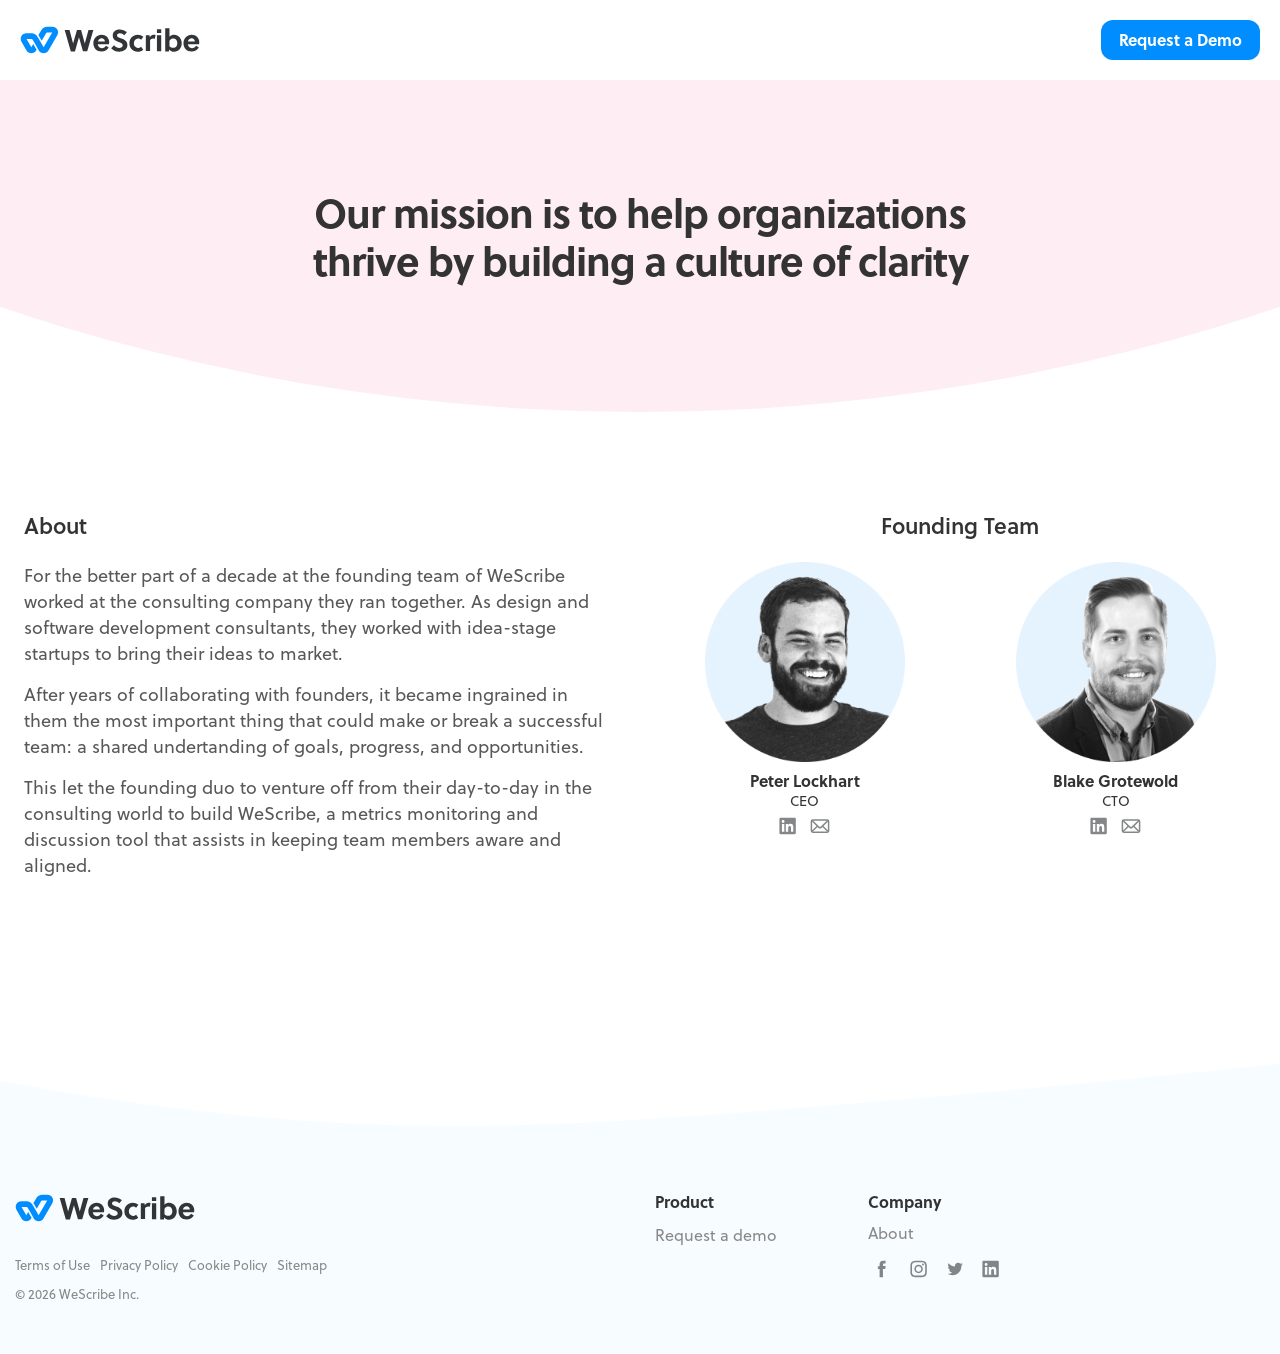
==== commit e40060d2: "Remove "Chat with us" Drift link from footer on all pages Drift chat is no longer loaded on the site" ====
--- a/about/index.html
+++ b/about/index.html
@@ -325,7 +325,6 @@
             <div class="nav-heading">Company</div>
             <ul>
               <li><a href="./index.html">About</a></li>
-              <li><a class="drift-open-chat">Chat with us</a></li>
               <li>
                 <ul class="social">
                   <li><a href="https://facebook.com/wescribehq" class="facebook" target="_blank" onClick="_gaq.push([‘_trackEvent’, ‘Footer Social’, ‘click’, ‘Facebook’, ‘0’]);">Facebook</a></li>
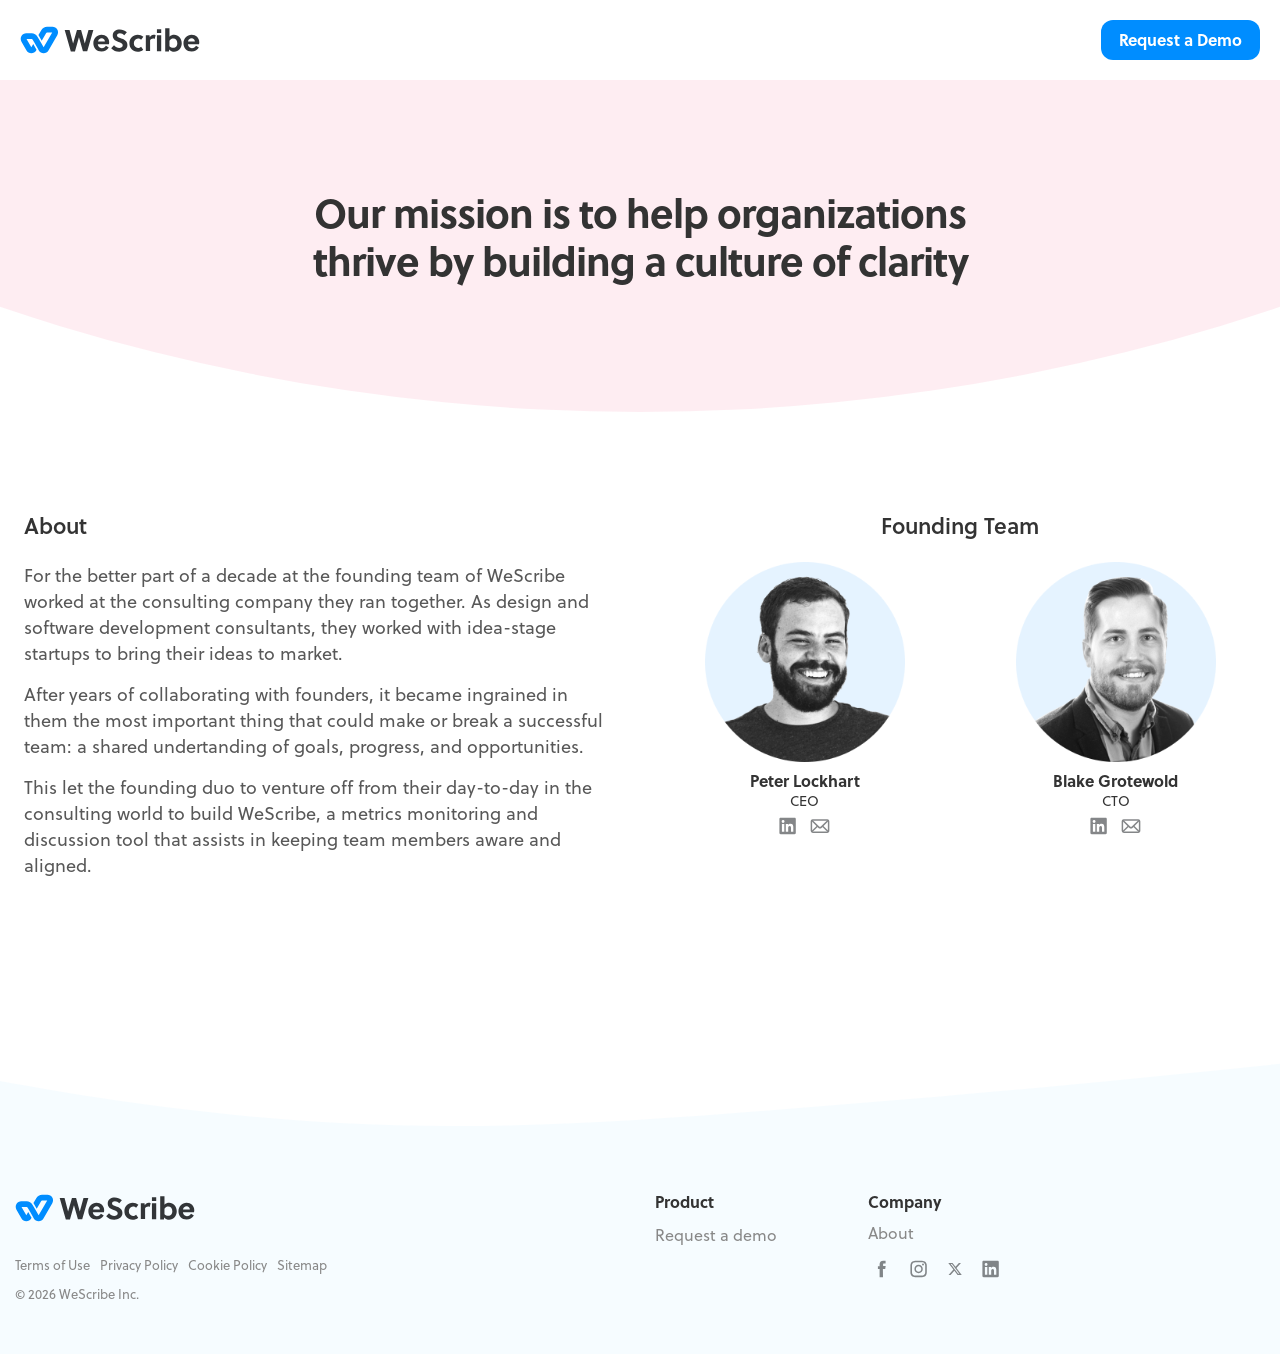
==== commit ca448eea: "Replace footer Twitter bird with X logo Swap the bird in the social sprite for the X mark, point the" ====
--- a/about/index.html
+++ b/about/index.html
@@ -311,16 +311,6 @@
             </ul>
           </div>
 
-          <div class="col-4 footer-nav-col hide">
-            <div class="nav-heading">Solutions</div>
-            <ul>
-              <li><a href="./index.html">Link</a></li>
-              <li><a href="./index.html">Link</a></li>
-              <li><a href="./index.html">Link</a></li>
-              <li><a href="./index.html">Link</a></li>
-            </ul>
-          </div>
-
           <div class="col-4 footer-nav-col">
             <div class="nav-heading">Company</div>
             <ul>
@@ -328,9 +318,9 @@
               <li>
                 <ul class="social">
                   <li><a href="https://facebook.com/wescribehq" class="facebook" target="_blank" onClick="_gaq.push([‘_trackEvent’, ‘Footer Social’, ‘click’, ‘Facebook’, ‘0’]);">Facebook</a></li>
-                  <li><a href="https://instagram.com/wescribehq" class="instagram" target="_blank" onClick="_gaq.push([‘_trackEvent’, ‘Footer Social’, ‘click’, ‘Instagram’, ‘0’]);">>Instagram</a></li>
-                  <li><a href="https://twitter.com/wescribehq" class="twitter" target="_blank" onClick="_gaq.push([‘_trackEvent’, ‘Footer Social’, ‘click’, ‘Twitter’, ‘0’]);">>Twitter</a></li>
-                  <li><a href="https://www.linkedin.com/company/wescribehq/" class="linkedin" target="_blank" onClick="_gaq.push([‘_trackEvent’, ‘Footer Social’, ‘click’, ‘LinkedIn’, ‘0’]);">>LinkedIn</a></li>
+                  <li><a href="https://instagram.com/wescribehq" class="instagram" target="_blank" onClick="_gaq.push([‘_trackEvent’, ‘Footer Social’, ‘click’, ‘Instagram’, ‘0’]);">Instagram</a></li>
+                  <li><a href="https://x.com/wescribehq" class="twitter" target="_blank" onClick="_gaq.push([‘_trackEvent’, ‘Footer Social’, ‘click’, ‘X’, ‘0’]);">X</a></li>
+                  <li><a href="https://www.linkedin.com/company/wescribehq/" class="linkedin" target="_blank" onClick="_gaq.push([‘_trackEvent’, ‘Footer Social’, ‘click’, ‘LinkedIn’, ‘0’]);">LinkedIn</a></li>
                 </ul>
               </li>
             </ul>
